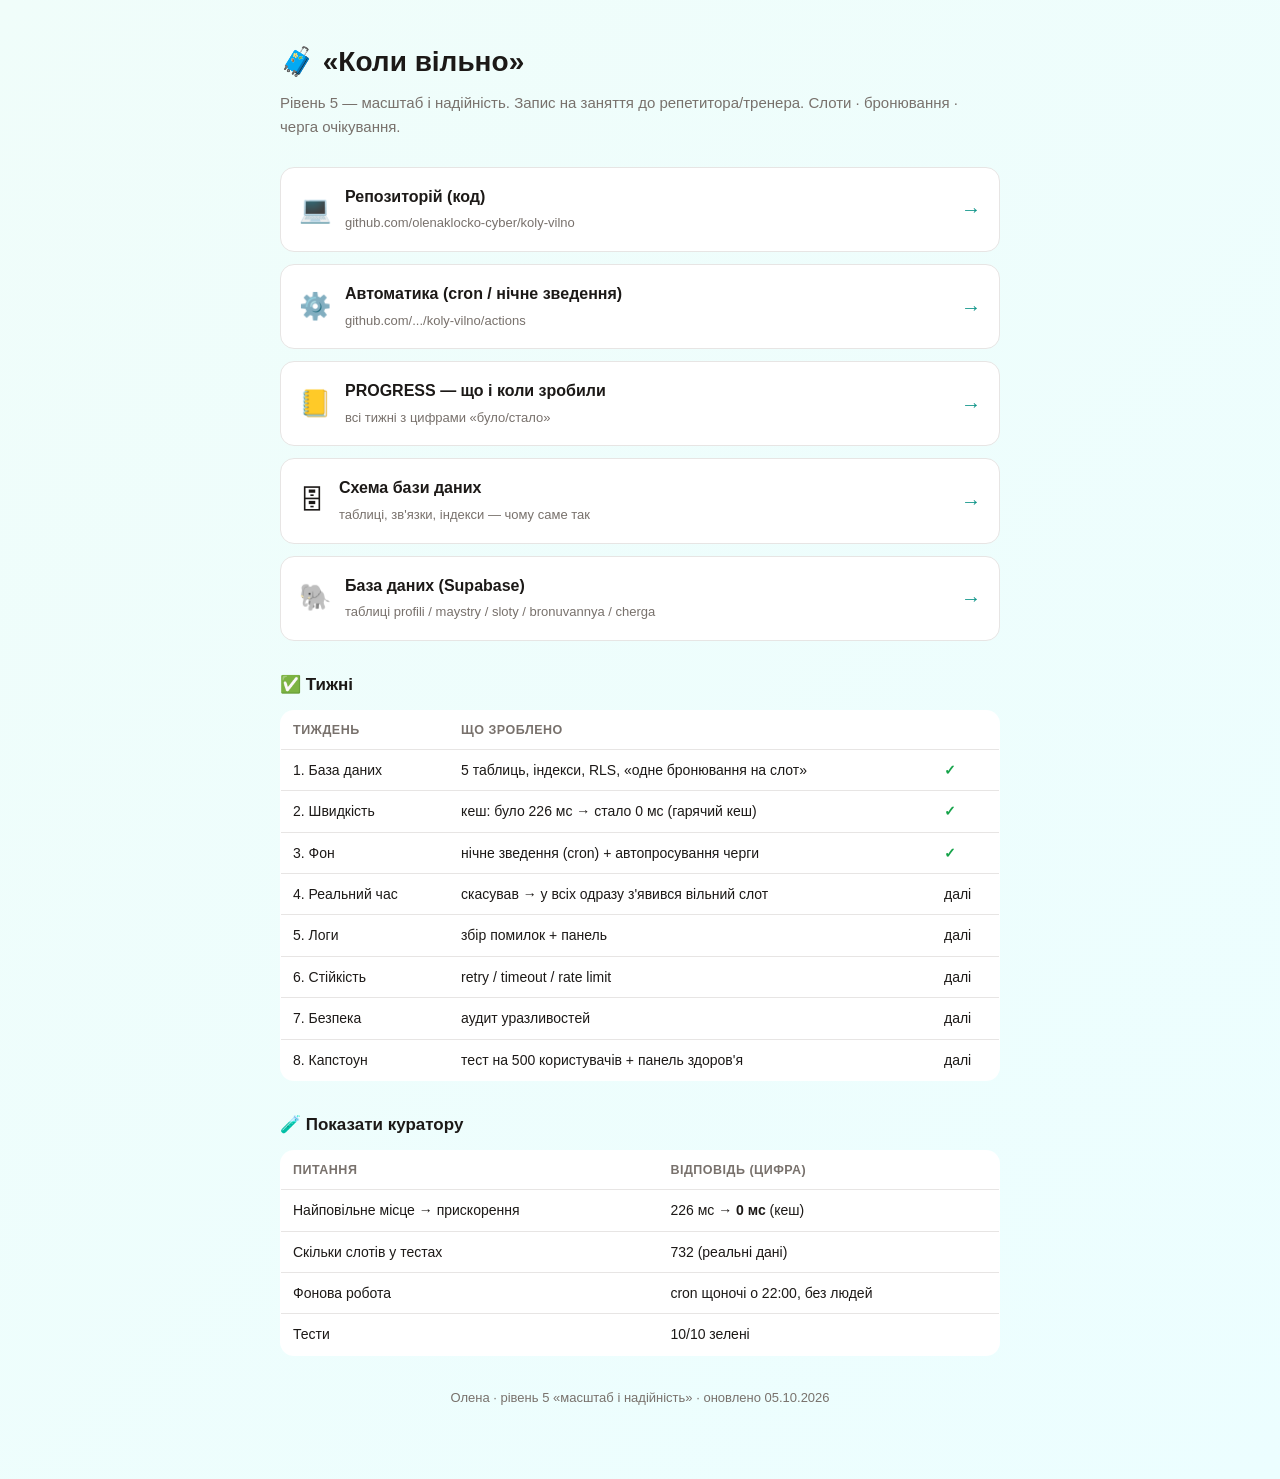
==== koly-vilno.html @ f5645a00 "сторінка «Коли вільно» (рівень 5) для куратора" ====
<!doctype html>
<html lang="uk">
<head>
<meta charset="utf-8">
<meta name="viewport" content="width=device-width, initial-scale=1">
<title>Коли вільно — рівень 5 (масштаб і надійність)</title>
<style>
  :root { --teal:#0d9488; --ink:#1c1917; --muted:#78716c; --line:#e7e5e4; }
  * { box-sizing:border-box; }
  body { margin:0; min-height:100vh; font:16px/1.6 -apple-system,BlinkMacSystemFont,"Segoe UI",Roboto,sans-serif;
         color:var(--ink); background:linear-gradient(135deg,#f0fdfa,#ecfeff); }
  .wrap { max-width:760px; margin:0 auto; padding:40px 20px 70px; }
  h1 { margin:0 0 6px; font-size:28px; }
  .sub { color:var(--muted); margin:0 0 28px; font-size:15px; }
  a.card { display:flex; align-items:center; gap:14px; text-decoration:none;
           background:#fff; border:1px solid var(--line); border-radius:14px;
           padding:16px 18px; margin-bottom:12px; color:var(--ink); transition:.15s; }
  a.card:hover { border-color:#0d9488; transform:translateY(-2px); }
  .ico { font-size:26px; }
  .t  { font-weight:700; font-size:16px; }
  .u  { font-size:13px; color:var(--muted); word-break:break-all; }
  .go { margin-left:auto; color:#0d9488; font-weight:700; font-size:20px; }
  .done { margin-left:auto; background:#dcfce7; color:#166534; font-size:12px;
          font-weight:700; border-radius:999px; padding:3px 10px; white-space:nowrap; }
  .soon { margin-left:auto; background:#f1f5f9; color:#64748b; font-size:12px;
          font-weight:700; border-radius:999px; padding:3px 10px; white-space:nowrap; }
  h2 { font-size:17px; margin:30px 0 12px; }
  table { border-collapse:collapse; width:100%; background:#fff; border-radius:14px;
          overflow:hidden; border:1px solid var(--line); font-size:14px; }
  th,td { text-align:left; padding:9px 12px; border-bottom:1px solid var(--line); }
  th { color:var(--muted); font-weight:600; font-size:12.5px; text-transform:uppercase; letter-spacing:.04em; }
  tr:last-child td { border-bottom:0; }
  .ok { color:#16a34a; font-weight:700; }
  footer { margin-top:32px; color:var(--muted); font-size:13px; text-align:center; }
</style>
</head>
<body>
<div class="wrap">
  <h1>🧳 «Коли вільно»</h1>
  <p class="sub">Рівень 5 — масштаб і надійність. Запис на заняття до репетитора/тренера.
     Слоти · бронювання · черга очікування.</p>

  <a class="card" href="https://github.com/olenaklocko-cyber/koly-vilno" target="_blank">
    <span class="ico">💻</span>
    <span><span class="t">Репозиторій (код)</span><br><span class="u">github.com/olenaklocko-cyber/koly-vilno</span></span>
    <span class="go">→</span>
  </a>

  <a class="card" href="https://github.com/olenaklocko-cyber/koly-vilno/actions" target="_blank">
    <span class="ico">⚙️</span>
    <span><span class="t">Автоматика (cron / нічне зведення)</span><br><span class="u">github.com/.../koly-vilno/actions</span></span>
    <span class="go">→</span>
  </a>

  <a class="card" href="https://github.com/olenaklocko-cyber/koly-vilno/blob/main/PROGRESS.md" target="_blank">
    <span class="ico">📒</span>
    <span><span class="t">PROGRESS — що і коли зробили</span><br><span class="u">всі тижні з цифрами «було/стало»</span></span>
    <span class="go">→</span>
  </a>

  <a class="card" href="https://github.com/olenaklocko-cyber/koly-vilno/blob/main/DATA.md" target="_blank">
    <span class="ico">🗄</span>
    <span><span class="t">Схема бази даних</span><br><span class="u">таблиці, зв'язки, індекси — чому саме так</span></span>
    <span class="go">→</span>
  </a>

  <a class="card" href="https://supabase.com/dashboard/project/lhcmbsteisvscfflaahy" target="_blank">
    <span class="ico">🐘</span>
    <span><span class="t">База даних (Supabase)</span><br><span class="u">таблиці profili / maystry / sloty / bronuvannya / cherga</span></span>
    <span class="go">→</span>
  </a>

  <h2>✅ Тижні</h2>
  <table>
    <tr><th>Тиждень</th><th>Що зроблено</th><th></th></tr>
    <tr><td>1. База даних</td><td>5 таблиць, індекси, RLS, «одне бронювання на слот»</td><td class="ok">✓</td></tr>
    <tr><td>2. Швидкість</td><td>кеш: було 226 мс → стало 0 мс (гарячий кеш)</td><td class="ok">✓</td></tr>
    <tr><td>3. Фон</td><td>нічне зведення (cron) + автопросування черги</td><td class="ok">✓</td></tr>
    <tr><td>4. Реальний час</td><td>скасував → у всіх одразу з'явився вільний слот</td><td>далі</td></tr>
    <tr><td>5. Логи</td><td>збір помилок + панель</td><td>далі</td></tr>
    <tr><td>6. Стійкість</td><td>retry / timeout / rate limit</td><td>далі</td></tr>
    <tr><td>7. Безпека</td><td>аудит уразливостей</td><td>далі</td></tr>
    <tr><td>8. Капстоун</td><td>тест на 500 користувачів + панель здоров'я</td><td>далі</td></tr>
  </table>

  <h2>🧪 Показати куратору</h2>
  <table>
    <tr><th>Питання</th><th>Відповідь (цифра)</th></tr>
    <tr><td>Найповільне місце → прискорення</td><td>226 мс → <b>0 мс</b> (кеш)</td></tr>
    <tr><td>Скільки слотів у тестах</td><td>732 (реальні дані)</td></tr>
    <tr><td>Фонова робота</td><td>cron щоночі о 22:00, без людей</td></tr>
    <tr><td>Тести</td><td>10/10 зелені</td></tr>
  </table>

  <footer>Олена · рівень 5 «масштаб і надійність» · оновлено 05.10.2026</footer>
</div>
</body>
</html>
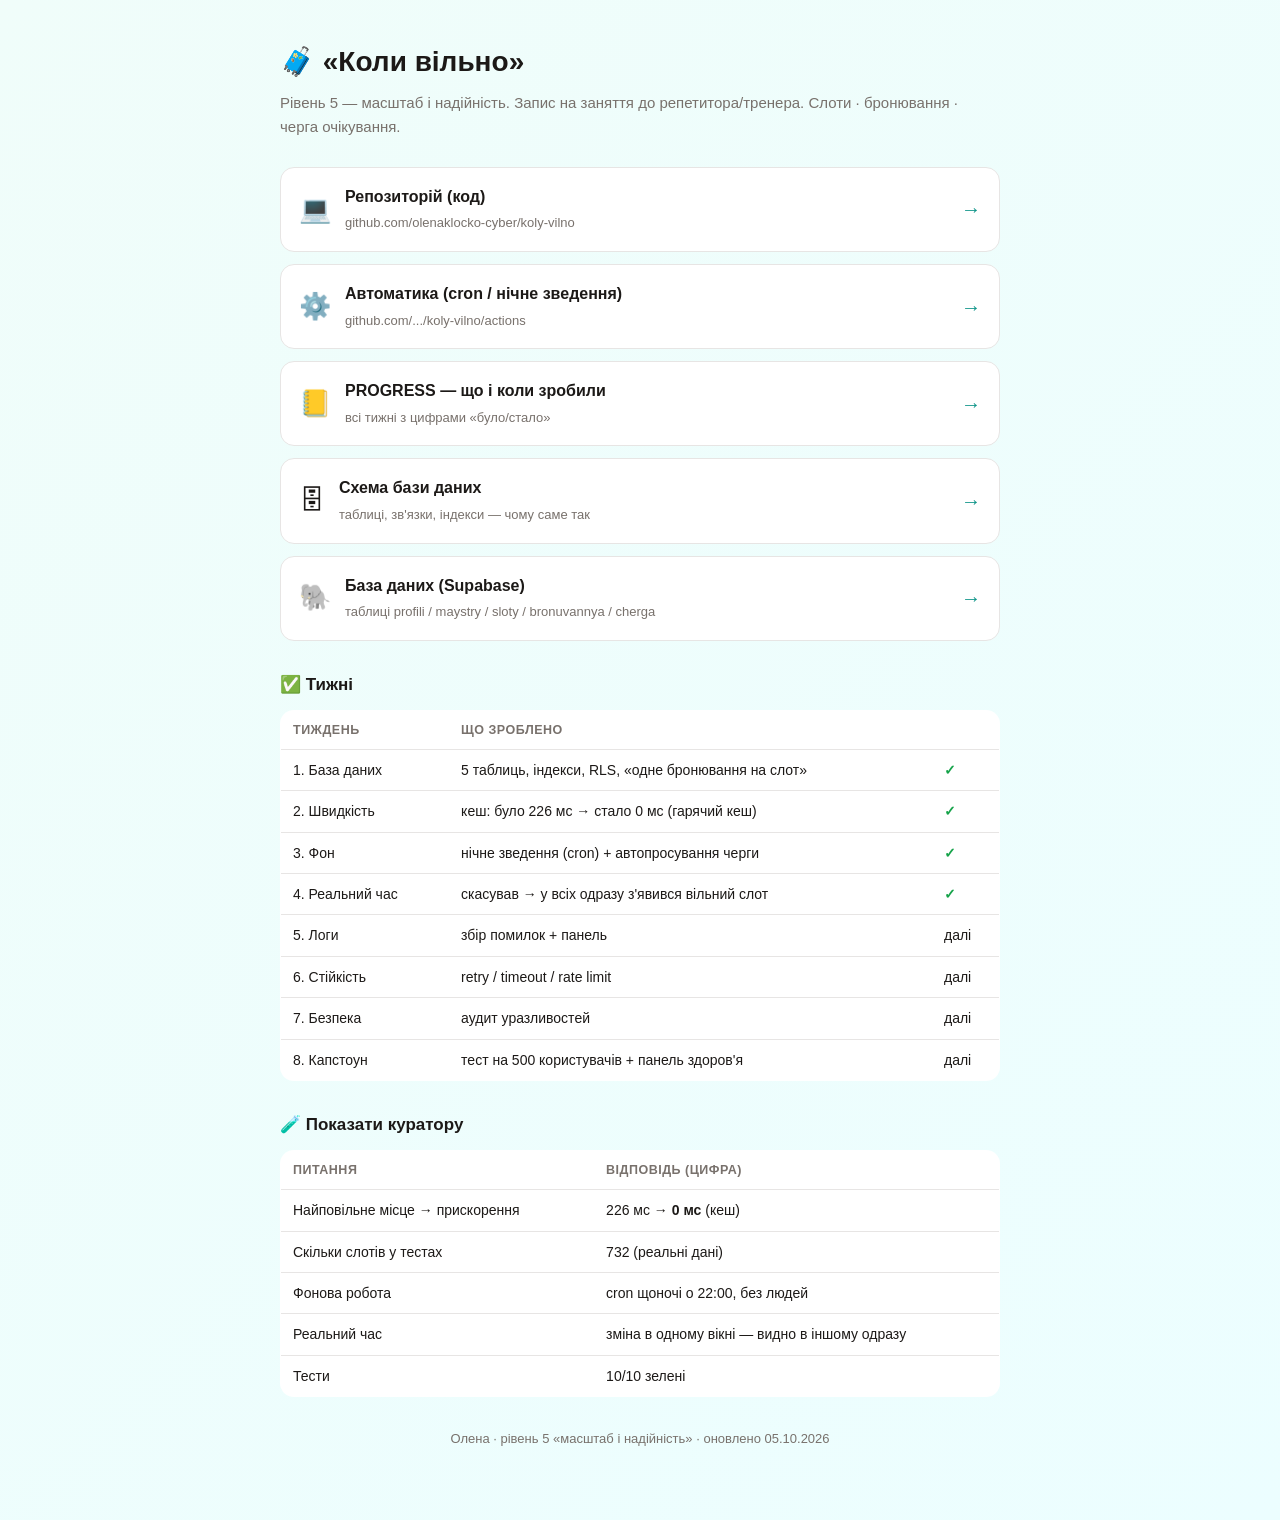
==== commit 1e452b13: "тиждень 4 ✓ на сторінці-презентації" ====
--- a/koly-vilno.html
+++ b/koly-vilno.html
@@ -76,7 +76,7 @@
     <tr><td>1. База даних</td><td>5 таблиць, індекси, RLS, «одне бронювання на слот»</td><td class="ok">✓</td></tr>
     <tr><td>2. Швидкість</td><td>кеш: було 226 мс → стало 0 мс (гарячий кеш)</td><td class="ok">✓</td></tr>
     <tr><td>3. Фон</td><td>нічне зведення (cron) + автопросування черги</td><td class="ok">✓</td></tr>
-    <tr><td>4. Реальний час</td><td>скасував → у всіх одразу з'явився вільний слот</td><td>далі</td></tr>
+    <tr><td>4. Реальний час</td><td>скасував → у всіх одразу з'явився вільний слот</td><td class="ok">✓</td></tr>
     <tr><td>5. Логи</td><td>збір помилок + панель</td><td>далі</td></tr>
     <tr><td>6. Стійкість</td><td>retry / timeout / rate limit</td><td>далі</td></tr>
     <tr><td>7. Безпека</td><td>аудит уразливостей</td><td>далі</td></tr>
@@ -89,6 +89,7 @@
     <tr><td>Найповільне місце → прискорення</td><td>226 мс → <b>0 мс</b> (кеш)</td></tr>
     <tr><td>Скільки слотів у тестах</td><td>732 (реальні дані)</td></tr>
     <tr><td>Фонова робота</td><td>cron щоночі о 22:00, без людей</td></tr>
+    <tr><td>Реальний час</td><td>зміна в одному вікні — видно в іншому одразу</td></tr>
     <tr><td>Тести</td><td>10/10 зелені</td></tr>
   </table>
 
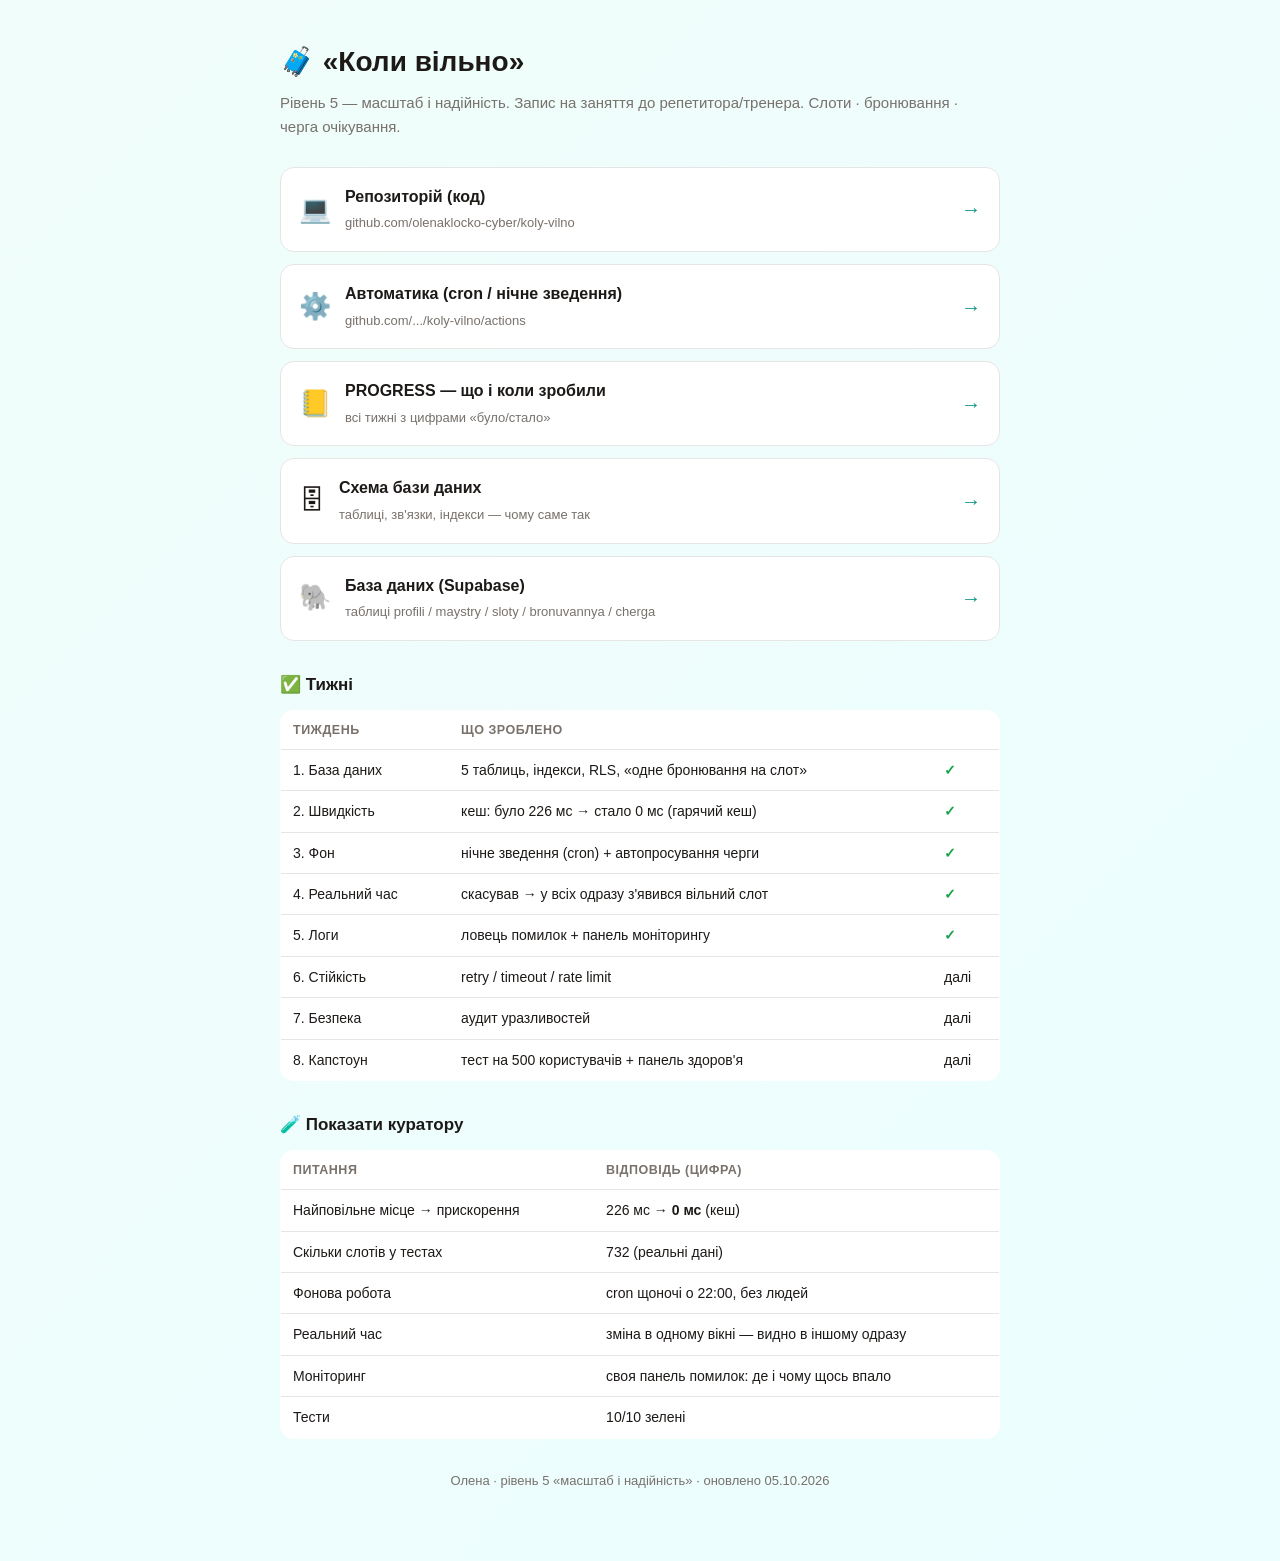
==== commit 8b3696ed: "тиждень 5 ✓ на сторінці-презентації" ====
--- a/koly-vilno.html
+++ b/koly-vilno.html
@@ -77,7 +77,7 @@
     <tr><td>2. Швидкість</td><td>кеш: було 226 мс → стало 0 мс (гарячий кеш)</td><td class="ok">✓</td></tr>
     <tr><td>3. Фон</td><td>нічне зведення (cron) + автопросування черги</td><td class="ok">✓</td></tr>
     <tr><td>4. Реальний час</td><td>скасував → у всіх одразу з'явився вільний слот</td><td class="ok">✓</td></tr>
-    <tr><td>5. Логи</td><td>збір помилок + панель</td><td>далі</td></tr>
+    <tr><td>5. Логи</td><td>ловець помилок + панель моніторингу</td><td class="ok">✓</td></tr>
     <tr><td>6. Стійкість</td><td>retry / timeout / rate limit</td><td>далі</td></tr>
     <tr><td>7. Безпека</td><td>аудит уразливостей</td><td>далі</td></tr>
     <tr><td>8. Капстоун</td><td>тест на 500 користувачів + панель здоров'я</td><td>далі</td></tr>
@@ -90,6 +90,7 @@
     <tr><td>Скільки слотів у тестах</td><td>732 (реальні дані)</td></tr>
     <tr><td>Фонова робота</td><td>cron щоночі о 22:00, без людей</td></tr>
     <tr><td>Реальний час</td><td>зміна в одному вікні — видно в іншому одразу</td></tr>
+    <tr><td>Моніторинг</td><td>своя панель помилок: де і чому щось впало</td></tr>
     <tr><td>Тести</td><td>10/10 зелені</td></tr>
   </table>
 
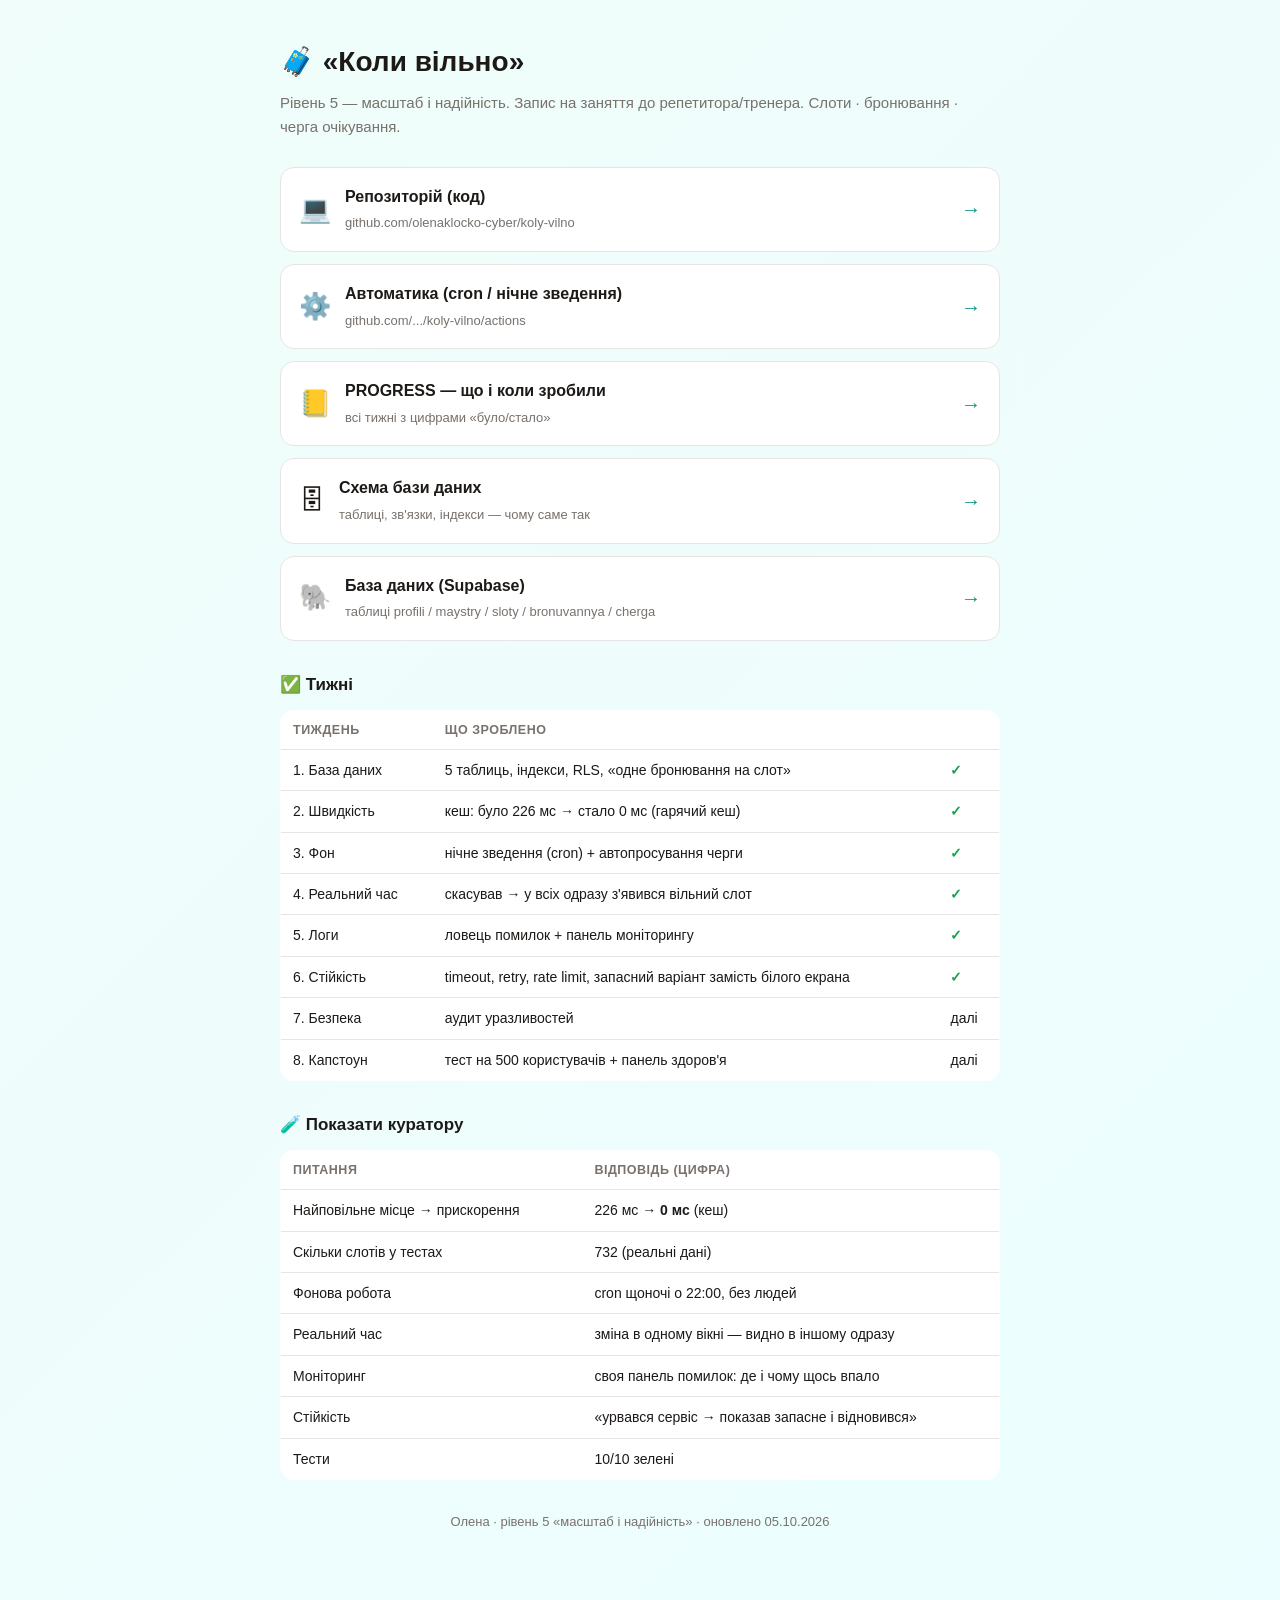
==== commit 2b526e75: "тиждень 6 ✓ на сторінці-презентації" ====
--- a/koly-vilno.html
+++ b/koly-vilno.html
@@ -78,7 +78,7 @@
     <tr><td>3. Фон</td><td>нічне зведення (cron) + автопросування черги</td><td class="ok">✓</td></tr>
     <tr><td>4. Реальний час</td><td>скасував → у всіх одразу з'явився вільний слот</td><td class="ok">✓</td></tr>
     <tr><td>5. Логи</td><td>ловець помилок + панель моніторингу</td><td class="ok">✓</td></tr>
-    <tr><td>6. Стійкість</td><td>retry / timeout / rate limit</td><td>далі</td></tr>
+    <tr><td>6. Стійкість</td><td>timeout, retry, rate limit, запасний варіант замість білого екрана</td><td class="ok">✓</td></tr>
     <tr><td>7. Безпека</td><td>аудит уразливостей</td><td>далі</td></tr>
     <tr><td>8. Капстоун</td><td>тест на 500 користувачів + панель здоров'я</td><td>далі</td></tr>
   </table>
@@ -91,6 +91,7 @@
     <tr><td>Фонова робота</td><td>cron щоночі о 22:00, без людей</td></tr>
     <tr><td>Реальний час</td><td>зміна в одному вікні — видно в іншому одразу</td></tr>
     <tr><td>Моніторинг</td><td>своя панель помилок: де і чому щось впало</td></tr>
+    <tr><td>Стійкість</td><td>«урвався сервіс → показав запасне і відновився»</td></tr>
     <tr><td>Тести</td><td>10/10 зелені</td></tr>
   </table>
 
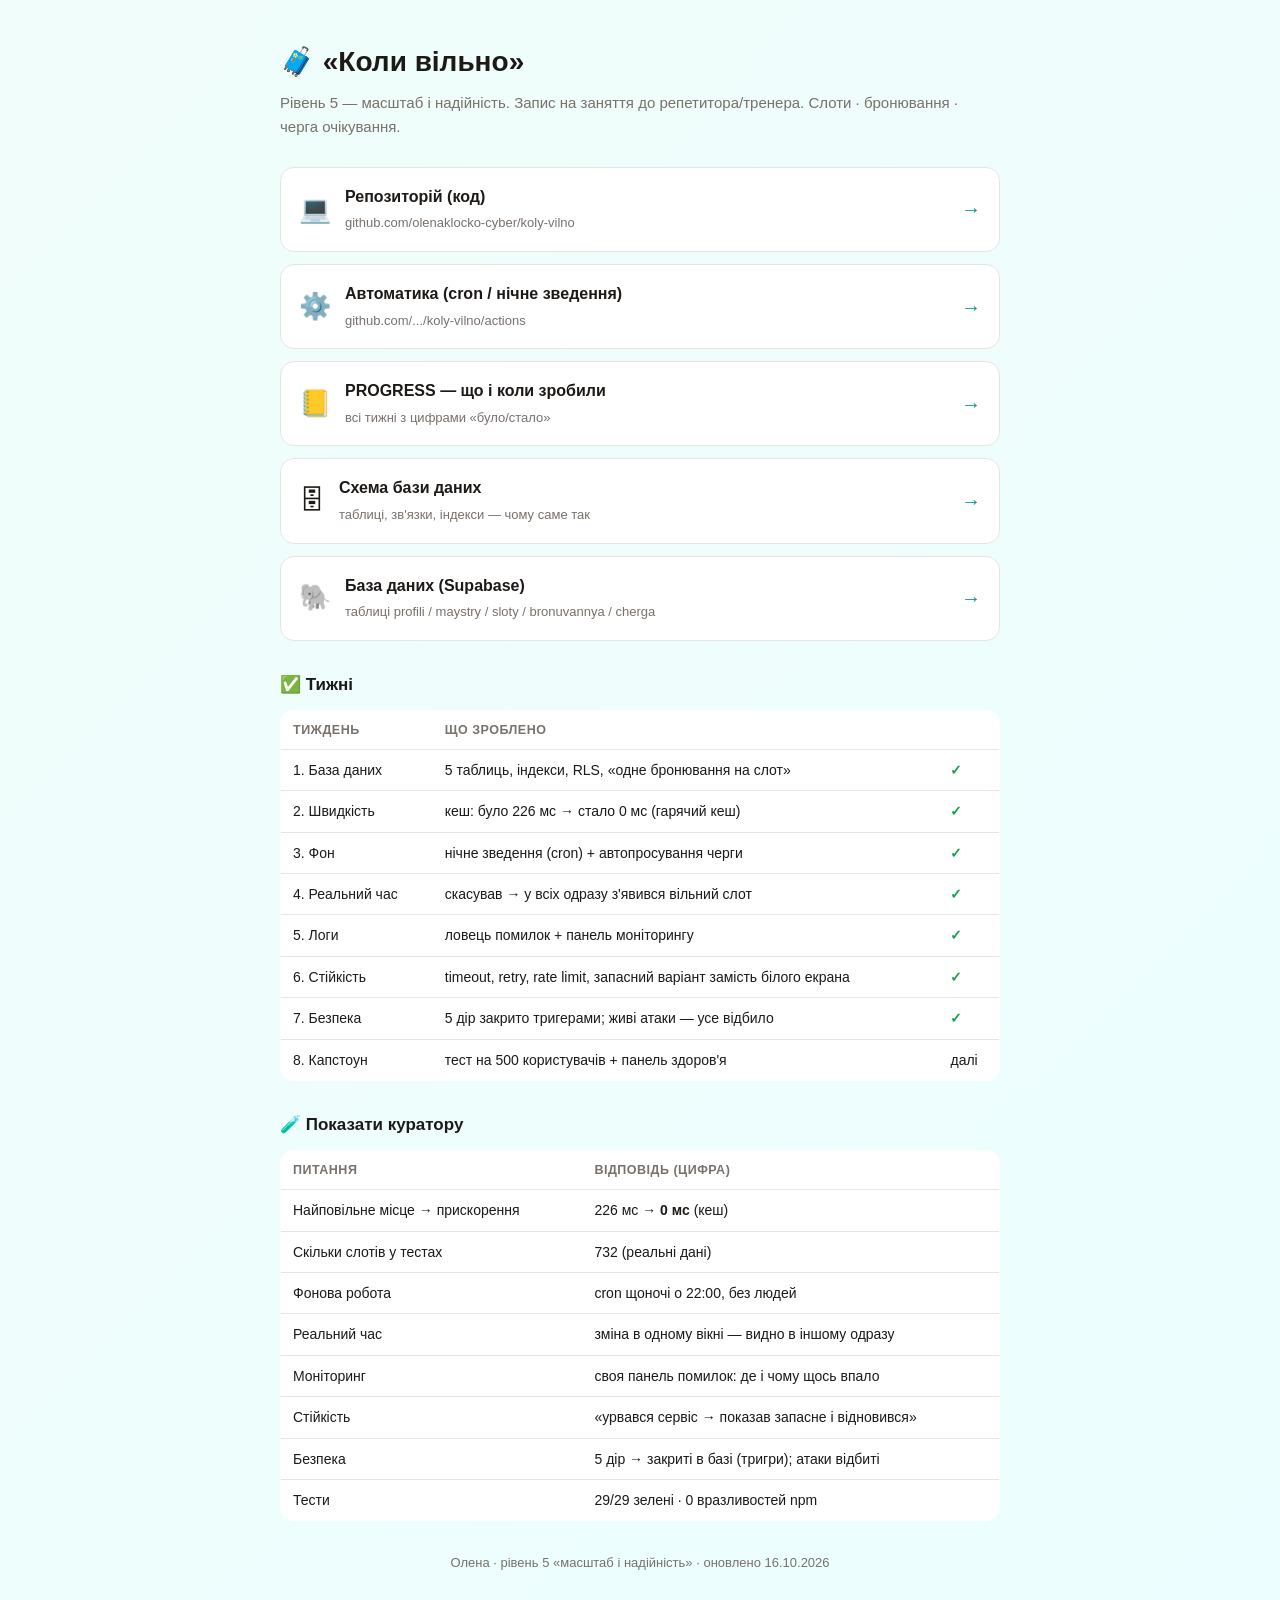
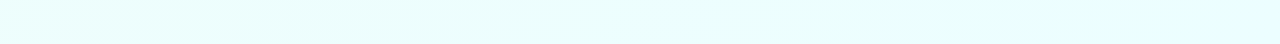
==== commit 08257d60: "Презентація: ✓ тиждень 7 (безпека)" ====
--- a/koly-vilno.html
+++ b/koly-vilno.html
@@ -79,7 +79,7 @@
     <tr><td>4. Реальний час</td><td>скасував → у всіх одразу з'явився вільний слот</td><td class="ok">✓</td></tr>
     <tr><td>5. Логи</td><td>ловець помилок + панель моніторингу</td><td class="ok">✓</td></tr>
     <tr><td>6. Стійкість</td><td>timeout, retry, rate limit, запасний варіант замість білого екрана</td><td class="ok">✓</td></tr>
-    <tr><td>7. Безпека</td><td>аудит уразливостей</td><td>далі</td></tr>
+    <tr><td>7. Безпека</td><td>5 дір закрито тригерами; живі атаки — усе відбило</td><td class="ok">✓</td></tr>
     <tr><td>8. Капстоун</td><td>тест на 500 користувачів + панель здоров'я</td><td>далі</td></tr>
   </table>
 
@@ -92,10 +92,11 @@
     <tr><td>Реальний час</td><td>зміна в одному вікні — видно в іншому одразу</td></tr>
     <tr><td>Моніторинг</td><td>своя панель помилок: де і чому щось впало</td></tr>
     <tr><td>Стійкість</td><td>«урвався сервіс → показав запасне і відновився»</td></tr>
-    <tr><td>Тести</td><td>10/10 зелені</td></tr>
+    <tr><td>Безпека</td><td>5 дір → закриті в базі (тригри); атаки відбиті</td></tr>
+    <tr><td>Тести</td><td>29/29 зелені · 0 вразливостей npm</td></tr>
   </table>
 
-  <footer>Олена · рівень 5 «масштаб і надійність» · оновлено 05.10.2026</footer>
+  <footer>Олена · рівень 5 «масштаб і надійність» · оновлено 16.10.2026</footer>
 </div>
 </body>
 </html>
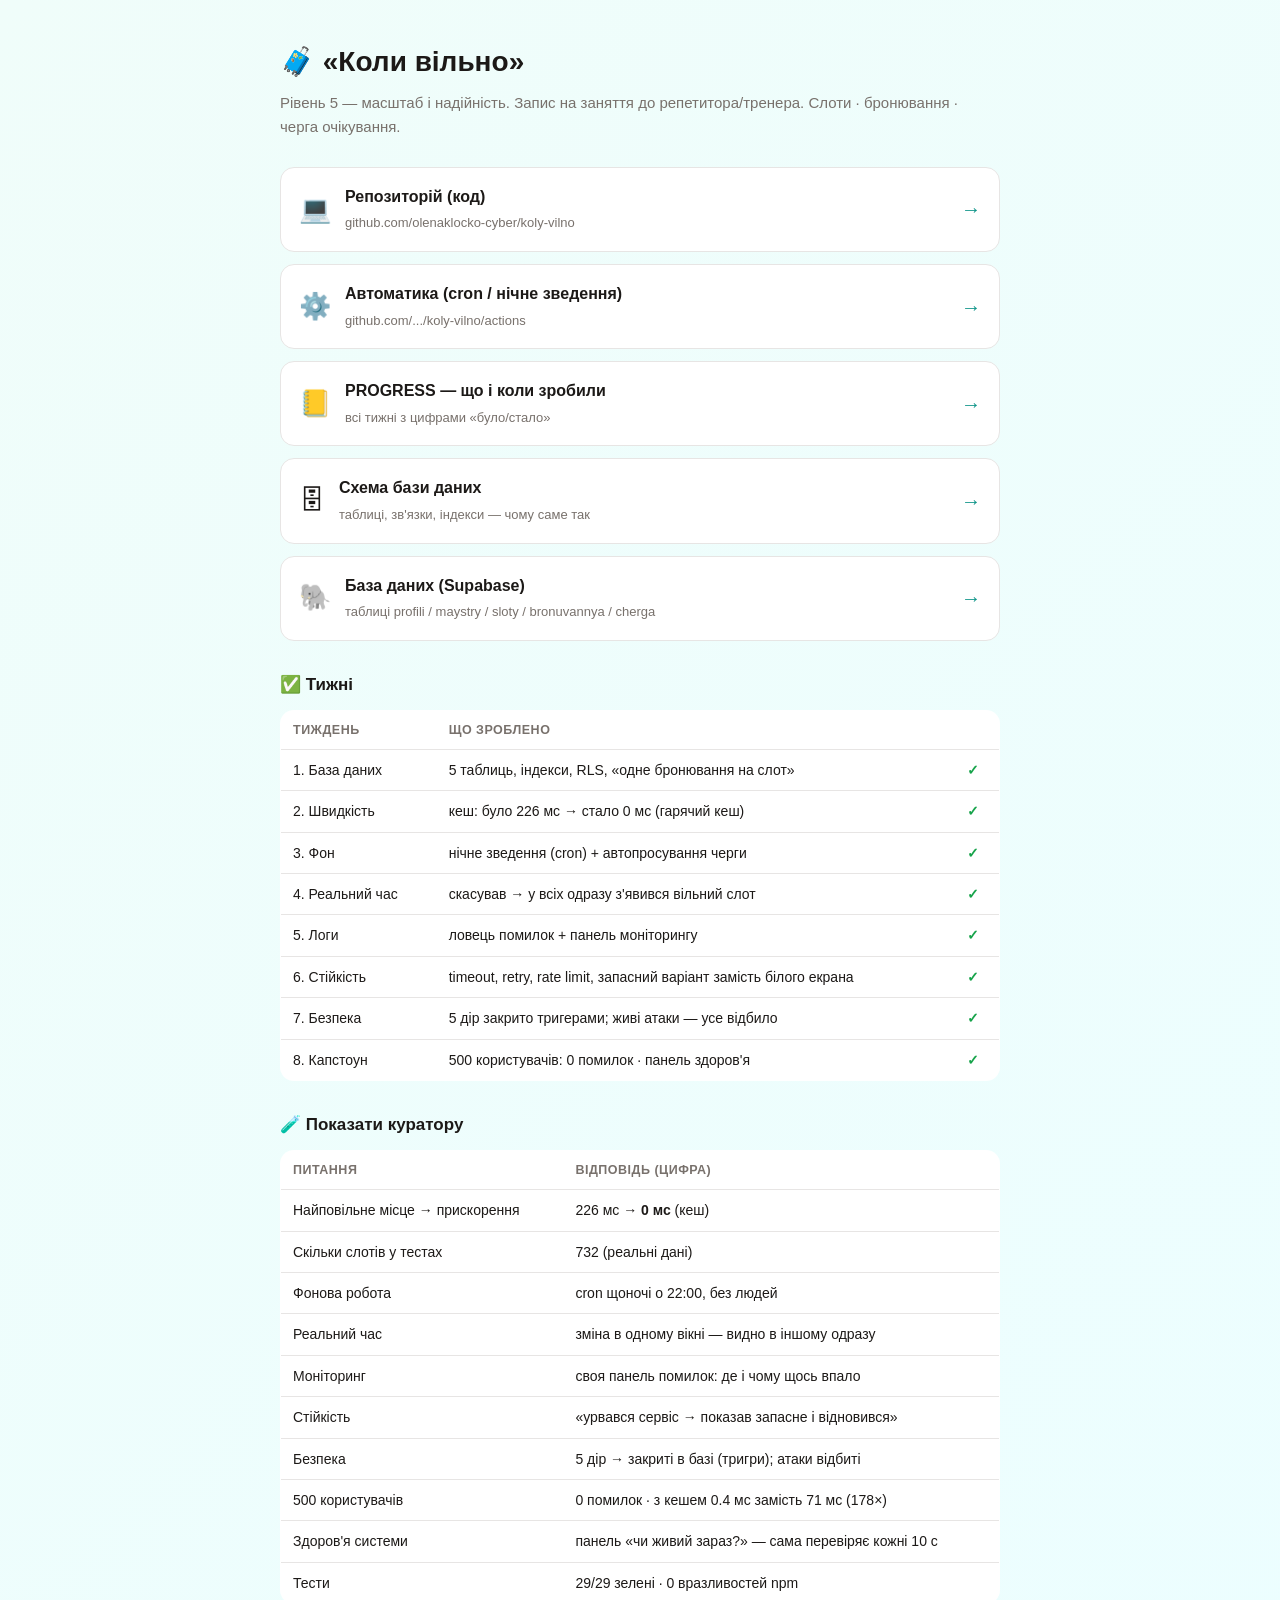
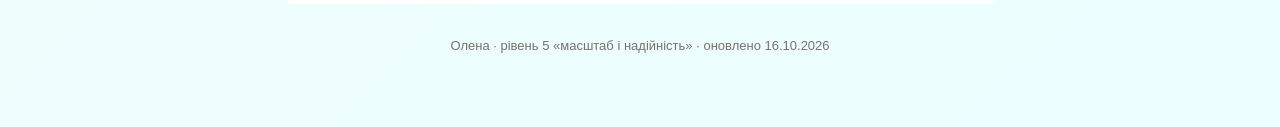
==== commit 0e35a30d: "Презентація: ✓ тиждень 8 (капстоун)" ====
--- a/koly-vilno.html
+++ b/koly-vilno.html
@@ -80,7 +80,7 @@
     <tr><td>5. Логи</td><td>ловець помилок + панель моніторингу</td><td class="ok">✓</td></tr>
     <tr><td>6. Стійкість</td><td>timeout, retry, rate limit, запасний варіант замість білого екрана</td><td class="ok">✓</td></tr>
     <tr><td>7. Безпека</td><td>5 дір закрито тригерами; живі атаки — усе відбило</td><td class="ok">✓</td></tr>
-    <tr><td>8. Капстоун</td><td>тест на 500 користувачів + панель здоров'я</td><td>далі</td></tr>
+    <tr><td>8. Капстоун</td><td>500 користувачів: 0 помилок · панель здоров'я</td><td class="ok">✓</td></tr>
   </table>
 
   <h2>🧪 Показати куратору</h2>
@@ -93,6 +93,8 @@
     <tr><td>Моніторинг</td><td>своя панель помилок: де і чому щось впало</td></tr>
     <tr><td>Стійкість</td><td>«урвався сервіс → показав запасне і відновився»</td></tr>
     <tr><td>Безпека</td><td>5 дір → закриті в базі (тригри); атаки відбиті</td></tr>
+    <tr><td>500 користувачів</td><td>0 помилок · з кешем 0.4 мс замість 71 мс (178×)</td></tr>
+    <tr><td>Здоров'я системи</td><td>панель «чи живий зараз?» — сама перевіряє кожні 10 с</td></tr>
     <tr><td>Тести</td><td>29/29 зелені · 0 вразливостей npm</td></tr>
   </table>
 
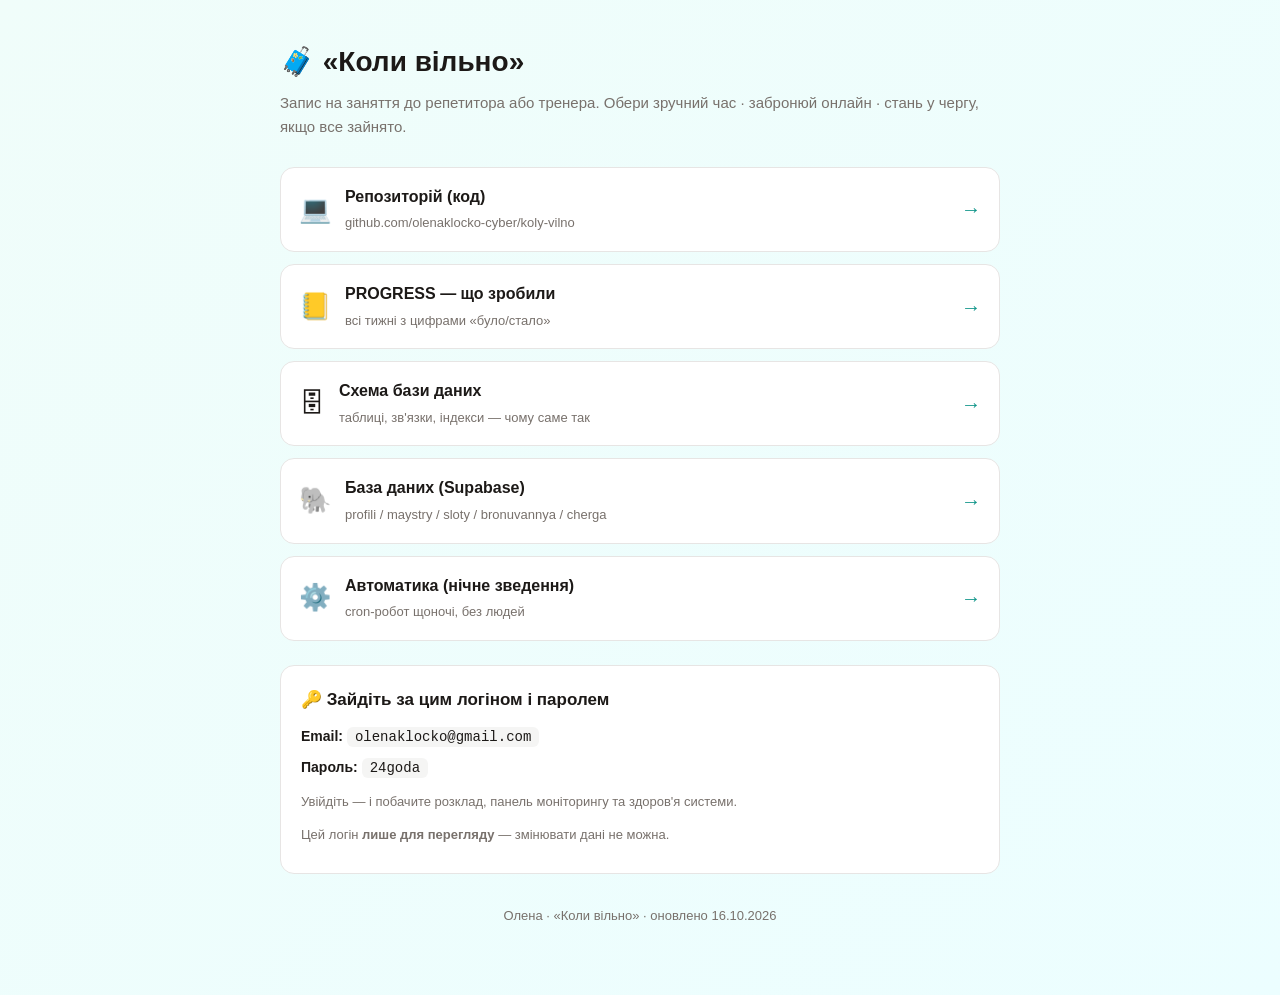
==== commit 379a6800: "Презентація: прибрано внутрішні таблиці — чиста сторінка продукту" ====
--- a/koly-vilno.html
+++ b/koly-vilno.html
@@ -3,7 +3,7 @@
 <head>
 <meta charset="utf-8">
 <meta name="viewport" content="width=device-width, initial-scale=1">
-<title>Коли вільно — рівень 5 (масштаб і надійність)</title>
+<title>Коли вільно — запис на заняття</title>
 <style>
   :root { --teal:#0d9488; --ink:#1c1917; --muted:#78716c; --line:#e7e5e4; }
   * { box-sizing:border-box; }
@@ -20,25 +20,20 @@
   .t  { font-weight:700; font-size:16px; }
   .u  { font-size:13px; color:var(--muted); word-break:break-all; }
   .go { margin-left:auto; color:#0d9488; font-weight:700; font-size:20px; }
-  .done { margin-left:auto; background:#dcfce7; color:#166534; font-size:12px;
-          font-weight:700; border-radius:999px; padding:3px 10px; white-space:nowrap; }
-  .soon { margin-left:auto; background:#f1f5f9; color:#64748b; font-size:12px;
-          font-weight:700; border-radius:999px; padding:3px 10px; white-space:nowrap; }
-  h2 { font-size:17px; margin:30px 0 12px; }
-  table { border-collapse:collapse; width:100%; background:#fff; border-radius:14px;
-          overflow:hidden; border:1px solid var(--line); font-size:14px; }
-  th,td { text-align:left; padding:9px 12px; border-bottom:1px solid var(--line); }
-  th { color:var(--muted); font-weight:600; font-size:12.5px; text-transform:uppercase; letter-spacing:.04em; }
-  tr:last-child td { border-bottom:0; }
-  .ok { color:#16a34a; font-weight:700; }
+  .login { background:#fff; border:1px solid var(--line); border-radius:14px;
+           padding:20px; margin:24px 0; }
+  .login h2 { margin:0 0 12px; font-size:17px; }
+  .login p { margin:0 0 8px; font-size:14px; }
+  .login code { background:#f5f5f4; padding:2px 8px; border-radius:6px; font-size:14px; }
+  .login .hint { color:var(--muted); font-size:13px; margin-top:12px; }
   footer { margin-top:32px; color:var(--muted); font-size:13px; text-align:center; }
 </style>
 </head>
 <body>
 <div class="wrap">
   <h1>🧳 «Коли вільно»</h1>
-  <p class="sub">Рівень 5 — масштаб і надійність. Запис на заняття до репетитора/тренера.
-     Слоти · бронювання · черга очікування.</p>
+  <p class="sub">Запис на заняття до репетитора або тренера.
+     Обери зручний час · забронюй онлайн · стань у чергу, якщо все зайнято.</p>
 
   <a class="card" href="https://github.com/olenaklocko-cyber/koly-vilno" target="_blank">
     <span class="ico">💻</span>
@@ -46,15 +41,9 @@
     <span class="go">→</span>
   </a>
 
-  <a class="card" href="https://github.com/olenaklocko-cyber/koly-vilno/actions" target="_blank">
-    <span class="ico">⚙️</span>
-    <span><span class="t">Автоматика (cron / нічне зведення)</span><br><span class="u">github.com/.../koly-vilno/actions</span></span>
-    <span class="go">→</span>
-  </a>
-
   <a class="card" href="https://github.com/olenaklocko-cyber/koly-vilno/blob/main/PROGRESS.md" target="_blank">
     <span class="ico">📒</span>
-    <span><span class="t">PROGRESS — що і коли зробили</span><br><span class="u">всі тижні з цифрами «було/стало»</span></span>
+    <span><span class="t">PROGRESS — що зробили</span><br><span class="u">всі тижні з цифрами «було/стало»</span></span>
     <span class="go">→</span>
   </a>
 
@@ -66,39 +55,25 @@
 
   <a class="card" href="https://supabase.com/dashboard/project/lhcmbsteisvscfflaahy" target="_blank">
     <span class="ico">🐘</span>
-    <span><span class="t">База даних (Supabase)</span><br><span class="u">таблиці profili / maystry / sloty / bronuvannya / cherga</span></span>
+    <span><span class="t">База даних (Supabase)</span><br><span class="u">profili / maystry / sloty / bronuvannya / cherga</span></span>
     <span class="go">→</span>
   </a>
 
-  <h2>✅ Тижні</h2>
-  <table>
-    <tr><th>Тиждень</th><th>Що зроблено</th><th></th></tr>
-    <tr><td>1. База даних</td><td>5 таблиць, індекси, RLS, «одне бронювання на слот»</td><td class="ok">✓</td></tr>
-    <tr><td>2. Швидкість</td><td>кеш: було 226 мс → стало 0 мс (гарячий кеш)</td><td class="ok">✓</td></tr>
-    <tr><td>3. Фон</td><td>нічне зведення (cron) + автопросування черги</td><td class="ok">✓</td></tr>
-    <tr><td>4. Реальний час</td><td>скасував → у всіх одразу з'явився вільний слот</td><td class="ok">✓</td></tr>
-    <tr><td>5. Логи</td><td>ловець помилок + панель моніторингу</td><td class="ok">✓</td></tr>
-    <tr><td>6. Стійкість</td><td>timeout, retry, rate limit, запасний варіант замість білого екрана</td><td class="ok">✓</td></tr>
-    <tr><td>7. Безпека</td><td>5 дір закрито тригерами; живі атаки — усе відбило</td><td class="ok">✓</td></tr>
-    <tr><td>8. Капстоун</td><td>500 користувачів: 0 помилок · панель здоров'я</td><td class="ok">✓</td></tr>
-  </table>
+  <a class="card" href="https://github.com/olenaklocko-cyber/koly-vilno/actions" target="_blank">
+    <span class="ico">⚙️</span>
+    <span><span class="t">Автоматика (нічне зведення)</span><br><span class="u">cron-робот щоночі, без людей</span></span>
+    <span class="go">→</span>
+  </a>
 
-  <h2>🧪 Показати куратору</h2>
-  <table>
-    <tr><th>Питання</th><th>Відповідь (цифра)</th></tr>
-    <tr><td>Найповільне місце → прискорення</td><td>226 мс → <b>0 мс</b> (кеш)</td></tr>
-    <tr><td>Скільки слотів у тестах</td><td>732 (реальні дані)</td></tr>
-    <tr><td>Фонова робота</td><td>cron щоночі о 22:00, без людей</td></tr>
-    <tr><td>Реальний час</td><td>зміна в одному вікні — видно в іншому одразу</td></tr>
-    <tr><td>Моніторинг</td><td>своя панель помилок: де і чому щось впало</td></tr>
-    <tr><td>Стійкість</td><td>«урвався сервіс → показав запасне і відновився»</td></tr>
-    <tr><td>Безпека</td><td>5 дір → закриті в базі (тригри); атаки відбиті</td></tr>
-    <tr><td>500 користувачів</td><td>0 помилок · з кешем 0.4 мс замість 71 мс (178×)</td></tr>
-    <tr><td>Здоров'я системи</td><td>панель «чи живий зараз?» — сама перевіряє кожні 10 с</td></tr>
-    <tr><td>Тести</td><td>29/29 зелені · 0 вразливостей npm</td></tr>
-  </table>
+  <div class="login">
+    <h2>🔑 Зайдіть за цим логіном і паролем</h2>
+    <p><b>Email:</b> <code>olenaklocko@gmail.com</code></p>
+    <p><b>Пароль:</b> <code>24goda</code></p>
+    <p class="hint">Увійдіть — і побачите розклад, панель моніторингу та здоров'я системи.</p>
+    <p class="hint">Цей логін <b>лише для перегляду</b> — змінювати дані не можна.</p>
+  </div>
 
-  <footer>Олена · рівень 5 «масштаб і надійність» · оновлено 16.10.2026</footer>
+  <footer>Олена · «Коли вільно» · оновлено 16.10.2026</footer>
 </div>
 </body>
 </html>
